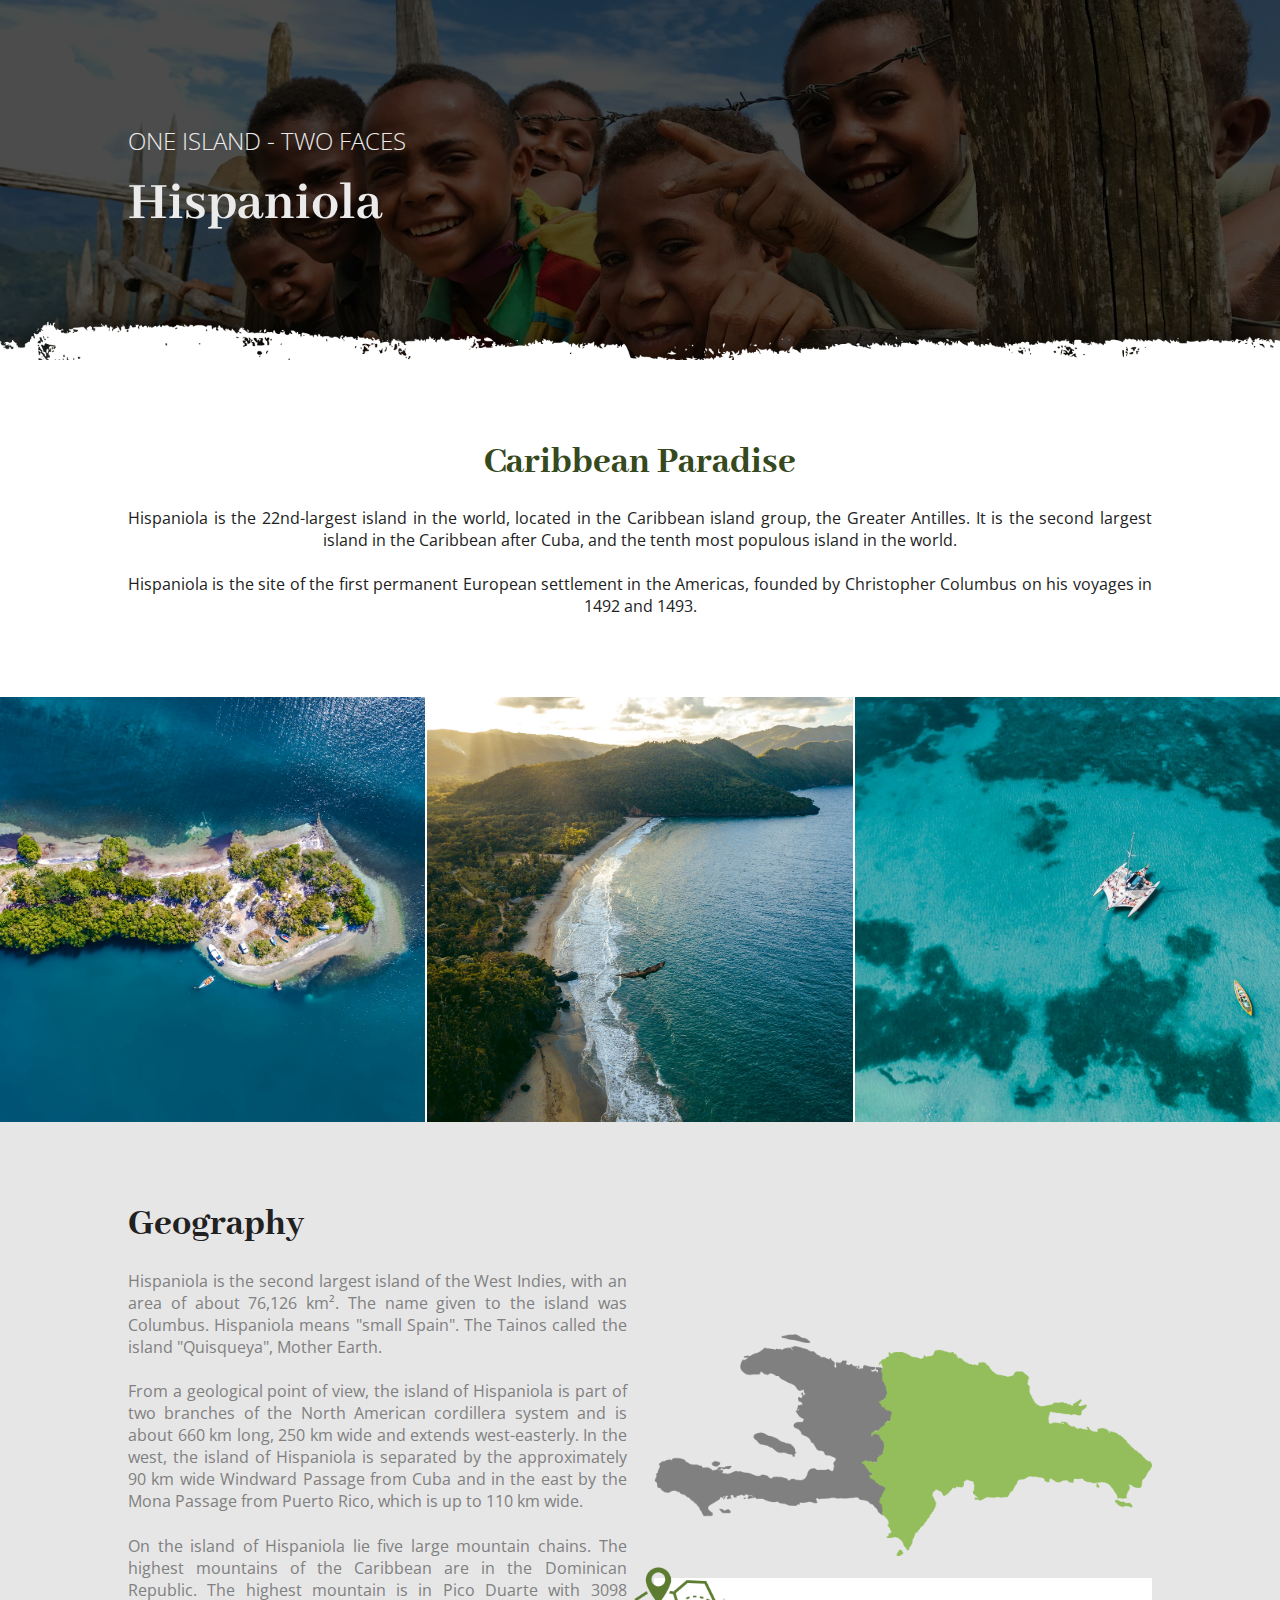
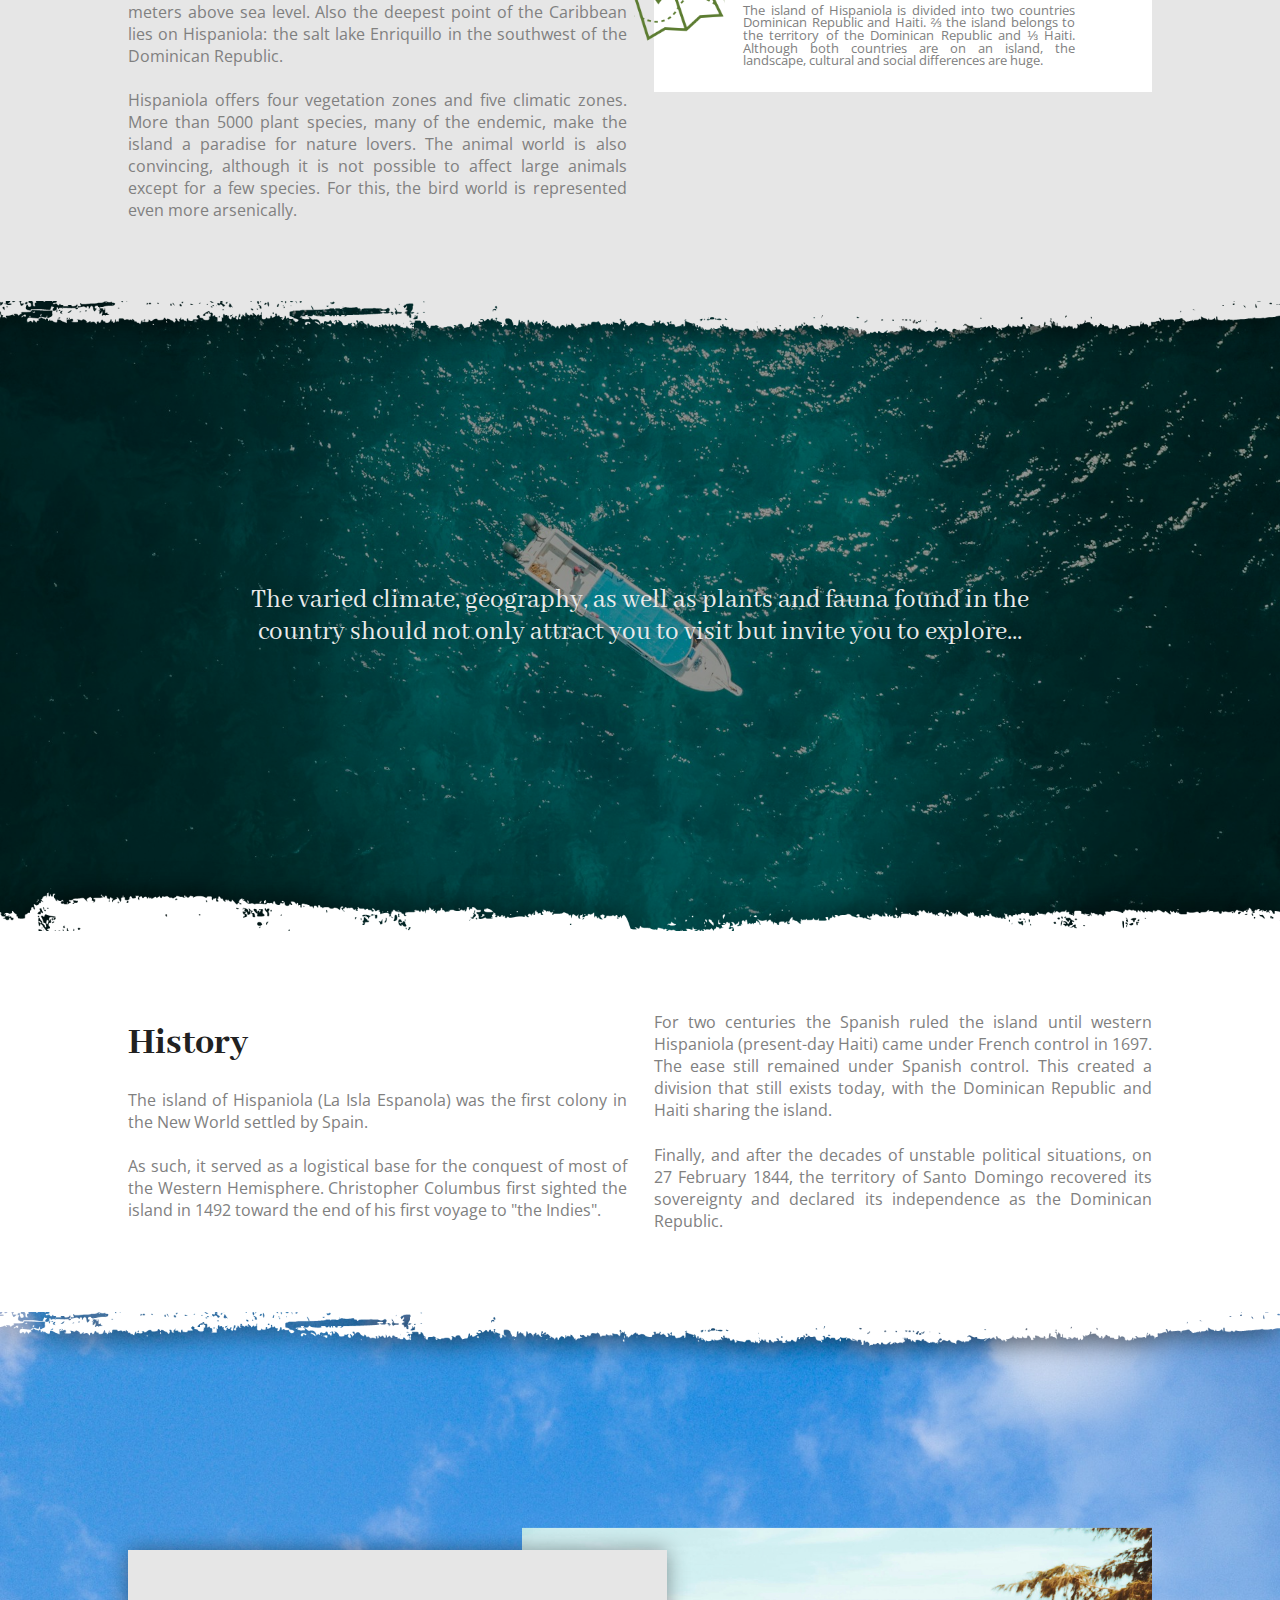
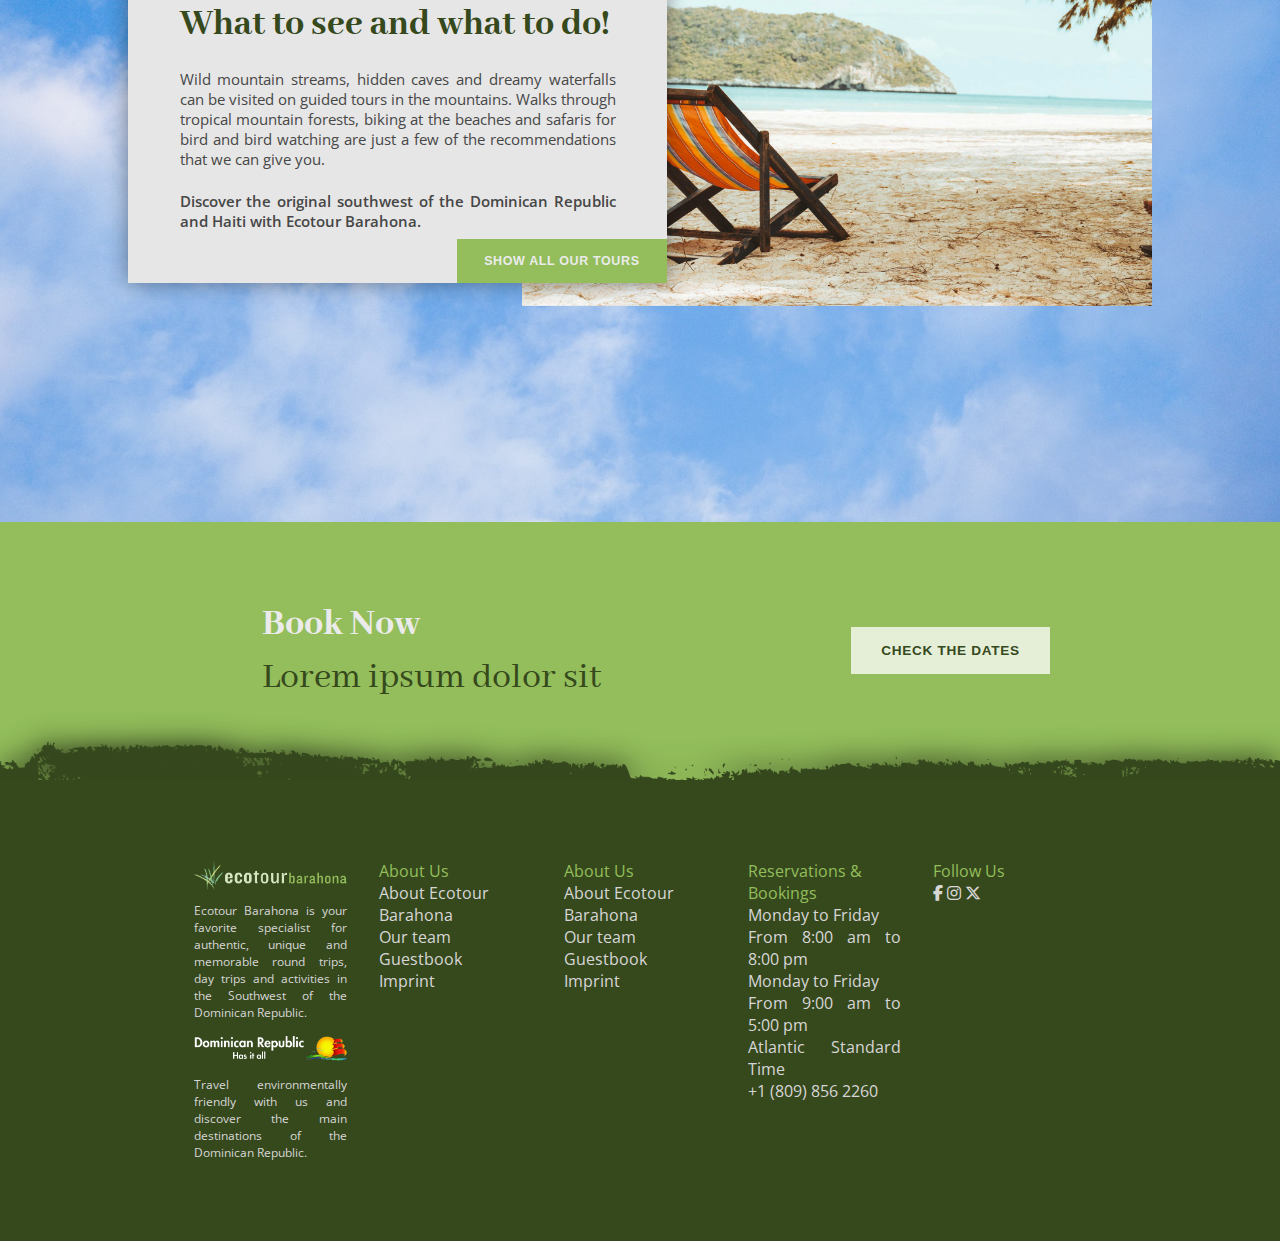
==== destinations/index.html @ 9166838f "Add entire project" ====
<!DOCTYPE html>
<html lang="en">

<head>
   <meta http-equiv="Content-Type" content="text/html;charset=UTF-8">
   <meta name="viewport" content="width=device-width, initial-scale=1.0">
   <meta http-equiv="X-UA-Compatible" content="IE=7">

   <title>Destinations</title>

   <link rel="stylesheet" href="https://cdnjs.cloudflare.com/ajax/libs/font-awesome/6.5.1/css/all.min.css">
   <link rel="stylesheet" href="/main.css">
   <link rel="stylesheet" href="destinations.css">
   <link rel="icon" href="/assets/favicon/favicon.ico" type="image/x-icon">
   <link rel="apple-touch-icon" href="/assets/favicon/apple-touch-icon.png">
   <script src="/main.js" defer=""></script>
</head>

<body>
   <main>
      <section class="parallax" id="destinations-home">

         <div class="grunge-border btm"></div>

         <div class="page-title">
            <h2>ONE ISLAND - TWO FACES</h2>
            <h1>Hispaniola</h1>
         </div>

      </section>

      <section id="destinations-about">

         <div class="about-container">
            <div class="section-title">
               <h2>Caribbean Paradise</h2>
            </div>
            <br>
            <p>
               Hispaniola is the 22nd-largest island in the world, located in the Caribbean island group, the Greater
               Antilles. It is the second largest island in the Caribbean after Cuba, and the tenth most populous island
               in the world.
            </p>
            <br>
            <p>
               Hispaniola is the site of the first permanent European settlement in the Americas, founded by Christopher
               Columbus on his voyages in 1492 and 1493.
            </p>
         </div>

      </section>

      <section id="destination-images">

         <div class="destinations-container">
            <div><img src="/images/destinations/destination-1.jpg" alt=""></div>
            <div><img src="/images/destinations/destination-2.jpg" alt=""></div>
            <div><img src="/images/destinations/destination-3.jpg" alt=""></div>
         </div>

      </section>

      <section id="geography">

         <div class="geography-container">
            <div class="col">
               <div class="section-title">
                  <h2>Geography</h2>
               </div>
               <p>
                  Hispaniola is the second largest island of the West Indies, with an area of about 76,126 km². The name
                  given to the island was Columbus. Hispaniola means "small Spain". The Tainos called the island
                  "Quisqueya", Mother Earth.
               </p>
               <p>
                  From a geological point of view, the island of Hispaniola is part of two branches of the North
                  American cordillera system and is about 660 km long, 250 km wide and extends west-easterly. In the
                  west, the island of Hispaniola is separated by the approximately 90 km wide Windward Passage from Cuba
                  and in the east by the Mona Passage from Puerto Rico, which is up to 110 km wide.
               </p>
               <p>
                  On the island of Hispaniola lie five large mountain chains. The highest mountains of the Caribbean are
                  in the Dominican Republic. The highest mountain is in Pico Duarte with 3098 meters above sea level.
                  Also the deepest point of the Caribbean lies on Hispaniola: the salt lake Enriquillo in the southwest
                  of the Dominican Republic.
               </p>
               <p>
                  Hispaniola offers four vegetation zones and five climatic zones. More than 5000 plant species, many of
                  the endemic, make the island a paradise for nature lovers. The animal world is also convincing,
                  although it is not possible to affect large animals except for a few species. For this, the bird world
                  is represented even more arsenically.
               </p>
            </div>
            <div class="col">
               <img src="/images/destinations/map.png" alt="">
               <div class="geography-fact">
                  The island of Hispaniola is divided into two countries Dominican Republic and Haiti. ⅔ the island
                  belongs to the territory of the Dominican Republic and ⅓ Haiti. Although both countries are on an
                  island, the landscape, cultural and social differences are huge.
               </div>
            </div>
         </div>

      </section>

      <section id="quote">

         <div class="grunge-border btm top"></div>

         <div class="quote-container">
            The varied climate, geography, as well as plants and fauna found in the country should not only attract you
            to visit but invite you to explore...
         </div>

      </section>

      <section id="history">

         <div class="history-container">
            <div class="col">
               <div class="section-title">
                  <h2>History</h2>
               </div>
               <p>
                  The island of Hispaniola (La Isla Espanola) was the first colony in the New World settled by Spain.
               </p>
               <p>
                  As such, it served as a logistical base for the conquest of most of the Western Hemisphere.
                  Christopher Columbus first sighted the island in 1492 toward the end of his first voyage to "the
                  Indies".
               </p>
            </div>
            <div class="col">
               <p>
                  For two centuries the Spanish ruled the island until western Hispaniola (present-day Haiti) came under
                  French control in 1697. The ease still remained under Spanish control. This created a division that
                  still exists today, with the Dominican Republic and Haiti sharing the island.
               </p>
               <p>Finally, and after the decades of unstable political situations, on 27 February 1844, the territory of
                  Santo Domingo recovered its sovereignty and declared its independence as the Dominican Republic.</p>
            </div>
         </div>

      </section>

      <section id="guide">

         <div class="grunge-border top"></div>

         <div class="guide-container">
            <div class="guide-content">
               <div class="section-title">
                  <h2>What to see and what to do!</h2>
               </div>
               <p>
                  Wild mountain streams, hidden caves and dreamy waterfalls can be visited on guided tours in the
                  mountains. Walks through tropical mountain forests, biking at the beaches and safaris for bird and
                  bird watching are just a few of the recommendations that we can give you.
               </p>
               <p>
                  Discover the original southwest of the Dominican Republic and Haiti with Ecotour Barahona.
               </p>
               <button class="btn">
                  <span>Show all our tours</span>
                  <div class="btn-ripple"></div>
               </button>
            </div>

            <div class="guide-image">
               <img src="/images/destinations/guide-image.jpg" alt="">
            </div>
         </div>

      </section>

      <section id="book">

         <div class="grunge-border btm"></div>

         <div class="book-container">
            <div class="title">
               <img src="/images/destinations/calendar.png" alt="">
               <div class="section-title">
                  <h2>Book Now</h2>
                  <h2>Lorem ipsum dolor sit</h2>
               </div>
            </div>
            <button class="btn invert">
               <span>Check the dates</span>
               <div class="btn-ripple"></div>
            </button>
         </div>
      </section>
   </main>
   <footer>

      <div class="footer-wrapper">
         <div class="col general">
            <img src="/images/logo/full-light.png" alt="">
            <p>Ecotour Barahona is your favorite specialist for authentic, unique and memorable round trips, day trips
               and activities in the Southwest of the Dominican Republic.</p>
            <img src="/images/logo/dr-has-it-all.png" alt="">
            Travel environmentally friendly with us and discover the main destinations of the Dominican Republic.
         </div>
         <div class="col about-us">
            <div class="title">About Us</div>
            <p class="link">About Ecotour</p>
            <p class="link">Barahona</p>
            <p class="link">Our team</p>
            <p class="link">Guestbook</p>
            <p class="link">Imprint</p>
         </div>
         <div class="col custormer-service">
            <div class="title">About Us</div>
            <p class="link">About Ecotour</p>
            <p class="link">Barahona</p>
            <p class="link">Our team</p>
            <p class="link">Guestbook</p>
            <p class="link">Imprint</p>
         </div>
         <div class="col reservations">
            <div class="title">Reservations & Bookings</div>
            <div class="link">
               <p>Monday to Friday</p>
               <span>From 8:00 am to 8:00 pm</span>
            </div>
            <div class="link">
               <p>Monday to Friday</p>
               <span>From 9:00 am to 5:00 pm</span>
            </div>
            <div class="link">
               <p>Atlantic Standard Time</p>
               <span><i></i> +1 (809) 856 2260</span>
            </div>
         </div>
         <div class="col socials">
            <div class="title">Follow Us</div>
            <div class="socials-container">
               <i class="fa-brands fa-facebook-f"></i>
               <i class="fa-brands fa-instagram"></i>
               <i class="fa-brands fa-x-twitter"></i>
            </div>
         </div>
      </div>

   </footer>
</body>

</html>
---- main.css ----
/* --------------------------------------------------
FONTS
-------------------------------------------------- */
@font-face {
   font-family: "AbhayaLibre";
   src: url("assets/fonts/abhaya-libre/AbhayaLibre-Regular.ttf") format("truetype");
   font-weight: 500;
   font-style: normal;
}
@font-face {
   font-family: "AbhayaLibre";
   src: url("assets/fonts/abhaya-libre/AbhayaLibre-Medium.ttf") format("truetype");
   font-weight: 600;
   font-style: normal;
}
@font-face {
   font-family: "AbhayaLibre";
   src: url("assets/fonts/abhaya-libre/AbhayaLibre-Bold.ttf") format("truetype");
   font-weight: 700;
   font-style: normal;
}
@font-face {
   font-family: "AbhayaLibre";
   src: url("assets/fonts/abhaya-libre/AbhayaLibre-ExtraBold.ttf") format("truetype");
   font-weight: 900;
   font-style: normal;
}
@font-face {
   font-family: "OpenSans";
   src: url("assets/fonts/OpenSans-VariableFont_wght.ttf") format("truetype");
}

/* --------------------------------------------------
ANIMATIONS
-------------------------------------------------- */
@keyframes thumbnailSlide {
   to {
      translate: 0 -100%;
   }
}

/* --------------------------------------------------
ROOT
-------------------------------------------------- */
:root {
   /* BASE COLORS */
   --clr-base-lt: hsl(0, 0%, 100%);
   --clr-base: rgb(230, 230, 230);
   --clr-base-dk: hsl(0, 0%, 18%);
   --clr-base-dkr: hsl(40, 4%, 10%);

   --clr-nav: hsla(0, 0%, 10%, 0.85);
   --clr-nav-alpha: hsl(0, 0%, 10%, 0.5);

   /* ACCENT COLORS */
   --clr-green-ltr: hsl(86, 43%, 89%);
   --clr-green-lt: hsl(86, 43%, 71%);
   --clr-green: hsl(86, 43%, 55%);
   --clr-green-dk: hsl(86, 43%, 34%);
   --clr-green-dkr: hsl(86, 43%, 20%);
   --clr-green-dkst: hsl(86, 35%, 7%);

   --clr-brown-ltr: hsl(28, 25%, 78%);
   --clr-brown-lt: hsl(28, 25%, 57%);
   --clr-brown: hsl(28, 25%, 48%);
   --clr-brown-dk: hsl(28, 25%, 26%);
   --clr-brown-dkr: hsl(28, 25%, 12%);

   /* SECTION BORDER FILTERS */

   /* FONT WEIGHTS */
   --f-thin: 200;
   --f-light: 400;
   --f-normal: 600;
   --f-medium: 800;
   --f-bold: 1000;

   /* FONT COLOR */
   --clr-f-100: hsl(0, 0%, 92%);
   --clr-f-300: hsl(0, 0%, 72%);
   --clr-f-500: hsl(0, 0%, 50%);
   --clr-f-700: hsl(0, 0%, 28%);
   --clr-f-900: hsl(0, 0%, 13%);
}

/* --------------------------------------------------
BASE STYLING
-------------------------------------------------- */
*,
*::before,
*::after {
   box-sizing: border-box;
   padding: 0;
   margin: 0;
   -webkit-tap-highlight-color: transparent;
}
*:focus-visible {
   outline: solid 2px var(--clr-green-dk);
   border-radius: 0.1em;
}
html {
   scroll-behavior: smooth;
}
body {
   position: relative;
   font-family: "OpenSans", sans-serif;
   color: var(--clr-f-900);
   background-color: var(--clr-base)-lt;
}
::-webkit-scrollbar {
   width: 18px;
   height: 18px;
   background-color: var(--clr-green-dkst);
}
::-webkit-scrollbar-thumb {
   border-radius: 7px;
   background-color: var(--clr-green-dk);
   border: 4px solid var(--clr-green-dkst);
   margin: 10em;
   
}
::-webkit-scrollbar-thumb:hover {
   background-color: color-mix(in srgb, var(--clr-green-dkr), var(--clr-green) 25%);
   cursor: grab;
}
::-webkit-scrollbar-thumb:active {
   background-color: color-mix(in srgb, var(--clr-green-dkr), var(--clr-green) 30%);
   cursor: grabbing;
}
section,
footer,
header {
   --bg-position: center;
   --bg-size: cover;
   --bg-repeat: no-repeat;
   position: relative;
   overflow: hidden;
   display: flex;
   flex-direction: column;
   align-items: center;
   gap: 3rem;
   padding: 5rem 8rem;
}
section::before {
   content: "";
   position: absolute;
   /* translate: 0 50%; */
   inset: 0;
   background-image: var(--bg-url);
   background-repeat: var(--bg-repeat);
   background-size: var(--bg-size);
   background-position: var(--bg-position);
   filter: var(--bg-filter);
   z-index: -2;
}
.section-title {
   font-family: "AbhayaLibre";
   display: flex;
   flex-direction: column;
   gap: 1ch;
   font-size: 1rem;
}
.section-title h2 {
   font-size: 2.4em;
   font-weight: 900;
   color: var(--clr-f-900);
}

.grunge-border {
   --shadow: drop-shadow(0 0px 15px hsla(0, 0%, 0%, 0.8));

   /* FILTER COLORS --> */
   --gb-base-lt: invert(100%) sepia(100%) saturate(0%) hue-rotate(288deg) brightness(102%) contrast(102%) var(--shadow);
   --gb-base: invert(100%) sepia(4%) saturate(1021%) hue-rotate(227deg) brightness(117%) contrast(80%) var(--shadow);

   --gb-green: invert(66%) sepia(34%) saturate(564%) hue-rotate(44deg) brightness(100%) contrast(86%) var(--shadow);
   --gb-green-dkr: invert(21%) sepia(70%) saturate(387%) hue-rotate(44deg) brightness(94%) contrast(90%) var(--shadow);
   /* FILTER COLORS <-- */

   --filter-top: var(--gb-base-lt);
   --filter-btm: var(--gb-base-lt);

   position: absolute;
   inset: 0;
   pointer-events: none;
   z-index: 1;
}
.grunge-border.top::after {
   content: "";
   position: absolute;
   inset: 0;
   background-image: url("images/grunge/top.png");
   filter: var(--filter-top);
   background-position: top;
   background-size: cover;
}
.grunge-border.btm::before {
   content: "";
   position: absolute;
   inset: 0;
   background-image: url("images/grunge/btm.png");
   filter: var(--filter-btm);
   background-position: bottom;
   background-size: cover;
}

@keyframes btn-ripple {
   60% {
      width: 215%;
      opacity: 1;
   }
   100% {
      opacity: 0;
      width: 235%;
   }
}

.btn {
   position: relative;
   padding: 1.2em 2.2em;
   font-size: 0.85em;
   width: fit-content;
   border: none;
   background-color: var(--clr-green);
   color: var(--clr-f-100);
   font-weight: var(--f-normal);
   text-transform: uppercase;
   letter-spacing: 0.05em;

   transition: 0.2s ease;
   overflow: clip;
   cursor: pointer;
   z-index: 1;

   span {
      pointer-events: none;
      user-select: none;
   }
}
.btn.invert {
   background-color: var(--clr-green-ltr);
   color: var(--clr-green-dkr);
}
.btn-ripple {
   position: absolute;
   inset: 0;
   pointer-events: none;
}
.btn-ripple .ripple {
   position: absolute;
   translate: -50% -50%;
   left: 0;
   top: 0;
   opacity: 0;
   background-image: radial-gradient(hsla(0, 0%, 100%, 0.35) 37%, hsla(0, 0%, 100%, 0.5));
   width: 0%;
   aspect-ratio: 1 / 1;
   border-radius: 50%;
   z-index: -1;
   animation: btn-ripple 0.5s ease-out;
}
.btn.invert .btn-ripple .ripple {
   background-image: radial-gradient(hsla(0, 0%, 0%, 0.12) 37%, hsla(0, 0%, 0%, 0.2));
}

.btn:hover {
   background-color: color-mix(in srgb, var(--clr-green), white 20%);
}
.btn.invert:hover {
   background-color: color-mix(in srgb, var(--clr-green-ltr), white 40%);
}

@keyframes parallaxY {
   from {
      transform: translateY(calc(var(--parallax-offset) * -100px));
   }
   to {
      transform: translateY(calc(var(--parallax-offset) * 100px));
   }
}
.parallax::before {
   --parallax-offset: 5;
   height: 100%;

   animation: parallaxY linear;
   animation-timeline: view();
   animation-range: entry cover;
}

/* --------------------------------------------------
BOOK SECTION
-------------------------------------------------- */
section#book {
   background-color: var(--clr-green);

   .grunge-border {
      --filter-top: var(--gb-green-dkr);
      --filter-btm: var(--gb-green-dkr);
   }
}

.book-container {
   --gap: 2em;
   font-size: 1rem;
   display: flex;
   width: 80%;
   justify-content: space-between;
   align-items: center;
   gap: var(--gap);
}
.book-container .title {
   display: flex;
   gap: var(--gap);

   img {
      height: 60px;
   }

   h2:nth-of-type(1) {
      color: var(--clr-f-100);
   }
   h2:nth-of-type(2) {
      color: var(--clr-green-dkr);
      font-weight: 500;
   }
}

/* --------------------------------------------------
FOOTER
-------------------------------------------------- */
footer {
   background-color: var(--clr-green-dkr);
}
.footer-wrapper {
   font-size: 1rem;
   display: grid;
   grid-template-columns: repeat(auto-fit, minmax(150px, 1fr));
   text-align: justify;
   gap: 2em;
   color: color-mix(in srgb, var(--clr-f-100), var(--clr-f-300) 40%);

   .col {
      width: fit-content;
      flex-basis: 100%;
   }

   img {
      width: 100%;
   }
}

.footer-wrapper .col.general {
   display: flex;
   flex-direction: column;
   font-size: 0.75em;
   gap: 1em;
}
.footer-wrapper .title {
   color: var(--clr-green);
   text-align: left;
}
---- destinations/destinations.css ----
/* --------------------------------------------------
DESTINATIONS HOME
-------------------------------------------------- */
section#destinations-home {
   --bg-url: url("/images/destinations/home.jpg");
   --bg-repeat: no-repeat;
   --bg-size: cover;
   --bg-filter: brightness(0.3);
   min-height: 40svh;
   justify-content: center;
   align-items: flex-start;

   .page-title {
      font-size: 1rem;
      color: var(--clr-f-100);

      h2 {
         font-weight: 100;
         margin-bottom: 1ch;
      }

      h1 {
         font-size: 3.5em;
         font-family: 'AbhayaLibre';
      }
   }
}

.about-container {
   text-align: justify;
   text-align-last: center;

   .section-title {
      h2 {
         color: var(--clr-green-dkr);
      }
   }
}

section#destination-images {
   padding: 0;
}
section#geography {
   background-color: var(--clr-base);
}

.destinations-container {
   width: 100%;
   display: flex;
   flex-direction: row;
   gap: 0.15em;

   div {
      flex-basis: 100%;
      aspect-ratio: 1 / 1;

      img {
         display: block;
         width: 100%;
         height: 100%;
         object-fit: cover;
      }
   }
}

.geography-container {
   display: flex;
   gap: 3ch;

   .col {
      display: flex;
      flex-direction: column;
      justify-content: center;
      text-align: justify;
      width: 100%;
      gap: 2.5ch;
      color: var(--clr-f-500);
      font-weight: var(--f-light);

      img {
         width: 100%;
      }
   }
}
.geography-container .col:last-child {
   .geography-fact {
      position: relative;
      font-size: 0.8rem;
      line-height: 1.8ch;
      background-color: white;
      padding-block: 2em;
      padding-inline: 7em 6em;
   }
   .geography-fact::before {
      content: "";
      position: absolute;
      top: 2em;
      left: 2em;
      translate: -50% -50%;
      height: 7em;
      aspect-ratio: 1 / 1;
      background-image: url("/images/destinations/map-icon.png");
      background-size: contain;
      background-position: center;
      z-index: 1;
   }
}

section#quote {
   --bg-url: url("/images/destinations/quote.jpg");
   --bg-repeat: repeat;
   --bg-size: cover;
   --bg-filter: brightness(.6);
   min-height: 70svh;
   justify-content: center;

   .grunge-border {
      --filter-top: var(--gb-base);
      --filter-btm: var(--gb-base-lt);
   }

   .quote-container {
      max-width: 800px;
      font-family: 'AbhayaLibre';
      font-size: 1.7rem;
      color: var(--clr-f-100);
      text-align: center;
   }
}

.history-container {
   display: flex;
   gap: 3ch;

   .col {
      display: flex;
      flex-direction: column;
      justify-content: center;
      text-align: justify;
      width: 100%;
      gap: 2.5ch;
      color: var(--clr-f-500);
      font-weight: var(--f-light);
   }
}

section#guide {
   --bg-url: url("/images/destinations/guide.jpg");
   --bg-repeat: repeat;
   --bg-size: cover;
   min-height: 90svh;
   justify-content: center;

   .grunge-border {
      --filter-top: var(--gb-base-lt);
   }
}

.guide-container {
   font-size: 0.92rem;
   display: flex;
}

.guide-content {
   position: relative;
   background-color: var(--clr-base);
   padding: 3.5em;
   flex-basis: 100%;
   z-index: 1;
   display: flex;
   flex-direction: column;
   gap: 1.5em;
   box-shadow: 0 0 20px hsla(0, 0%, 0%, 0.4);

   .section-title h2 {
      color: var(--clr-green-dkr);
   }

   p:nth-of-type(1) {
      font-weight: var(--f-light);
      color: var(--clr-f-700);
      text-align: justify;
   }
   p:nth-of-type(2) {
      font-weight: var(--f-normal);
      color: var(--clr-f-700);
      text-align: justify;
   }

   button {
      position: absolute;
      bottom: 0;
      right: 0;
   }
}

.guide-image {
   position: relative;
   width: 100%;
   flex-basis: 100%;
}
.guide-image img {
   font-size: 1rem;
   position: absolute;
   right: 0;
   top: 50%;
   translate: 0 -50%;
   width: 130%;
   aspect-ratio: 15 / 9;
   max-height: 450px;
   overflow: hidden;
}
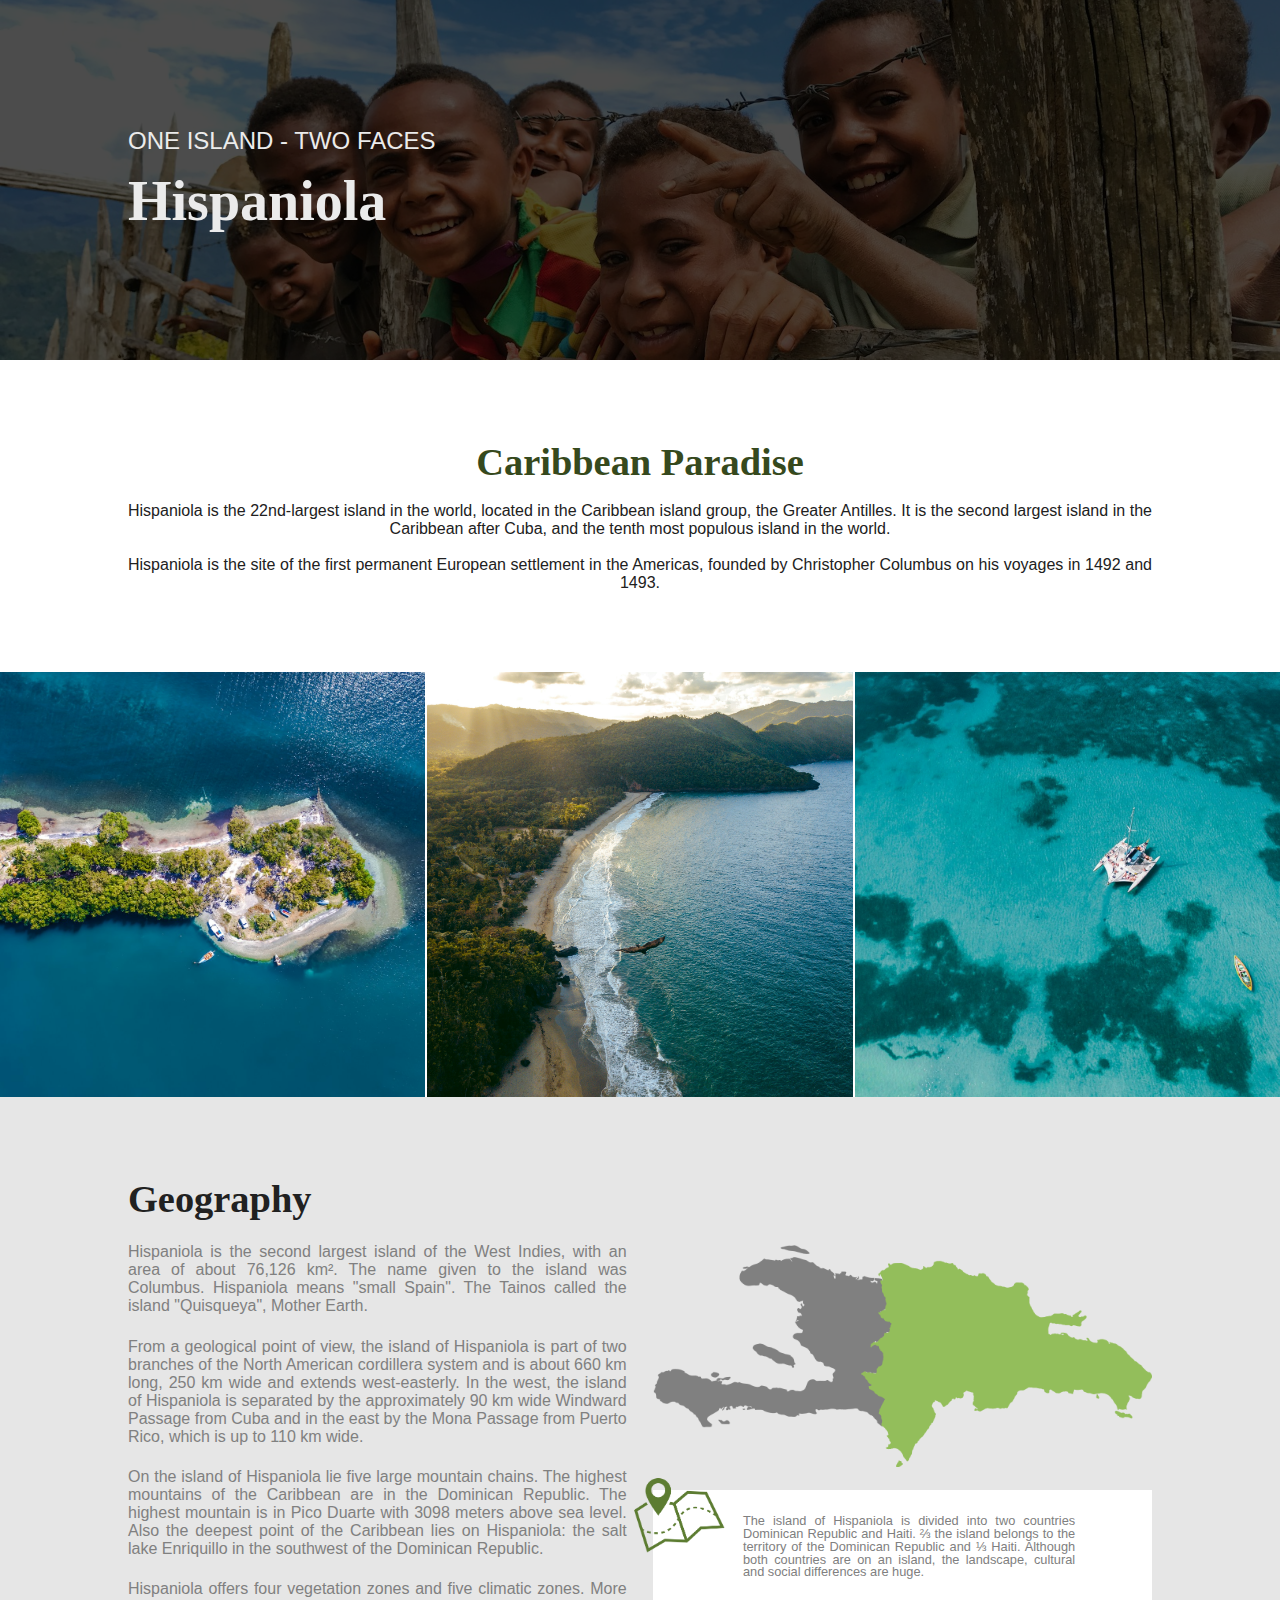
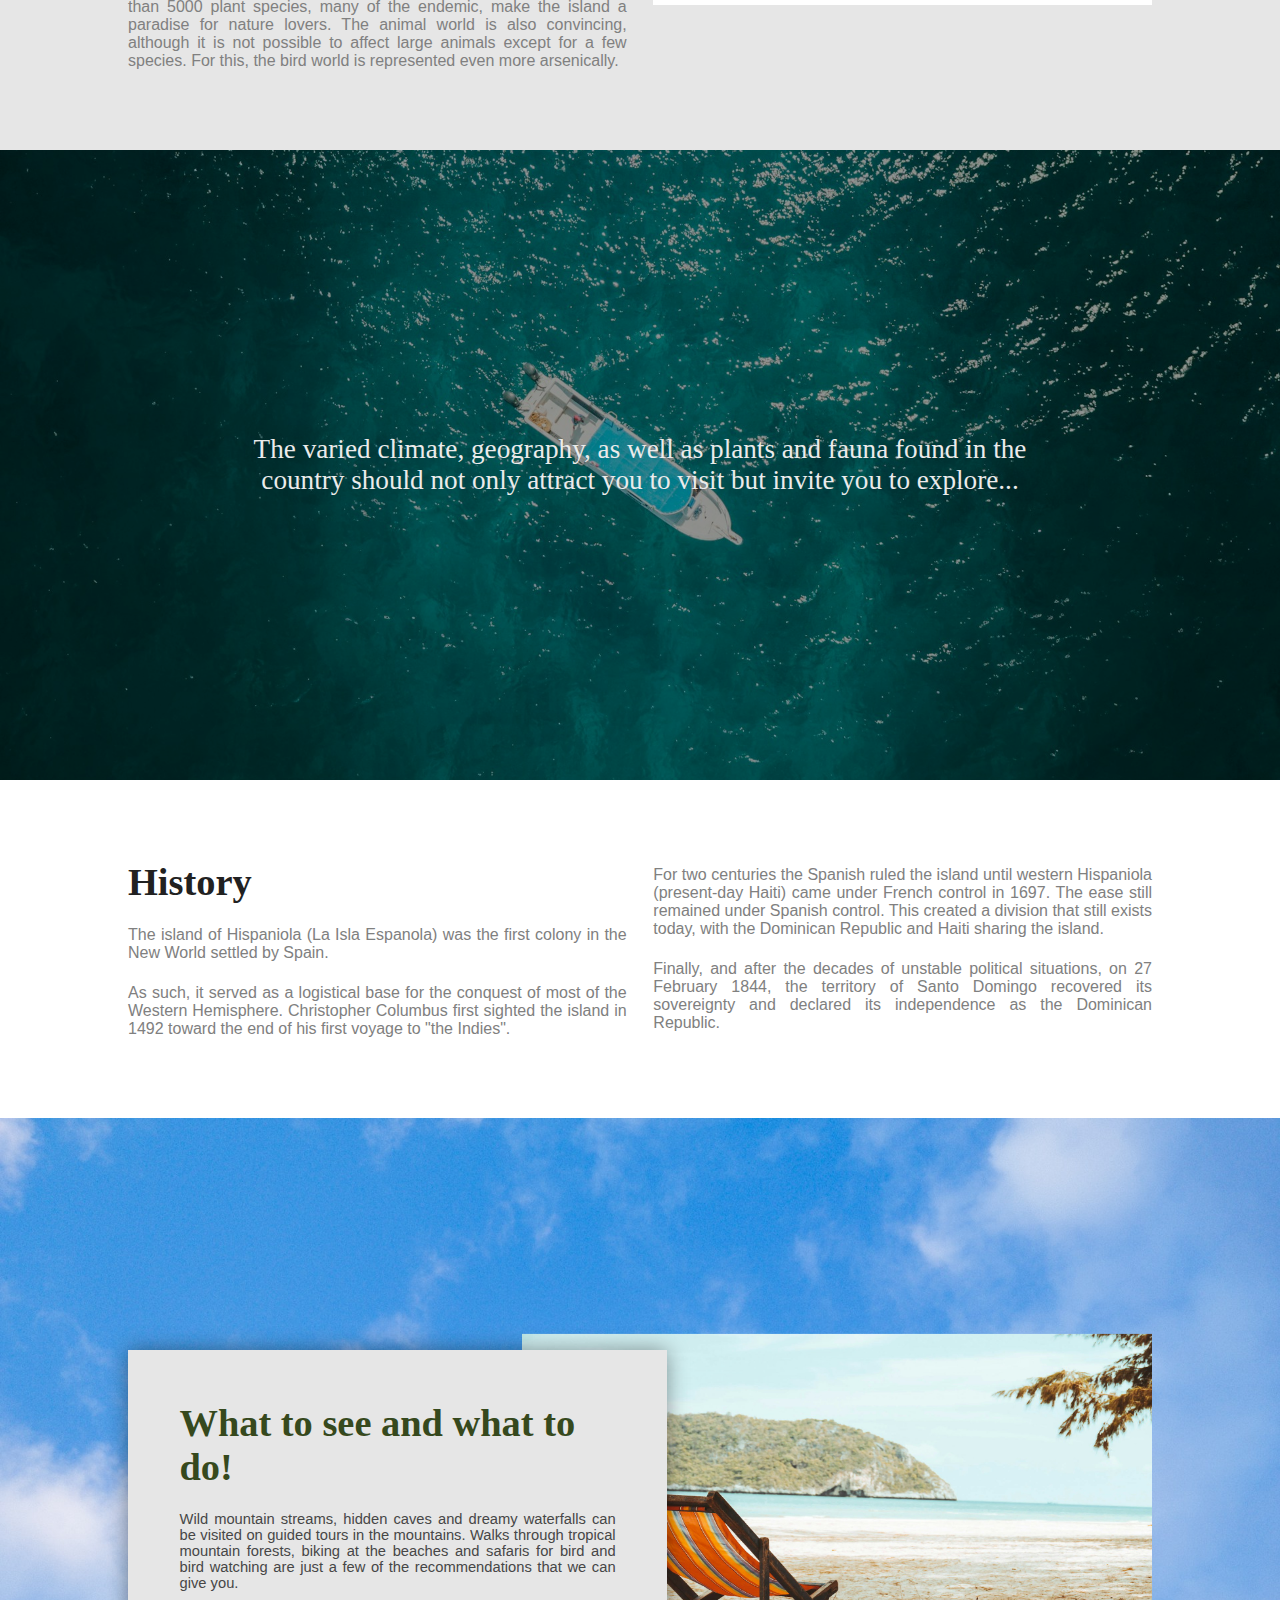
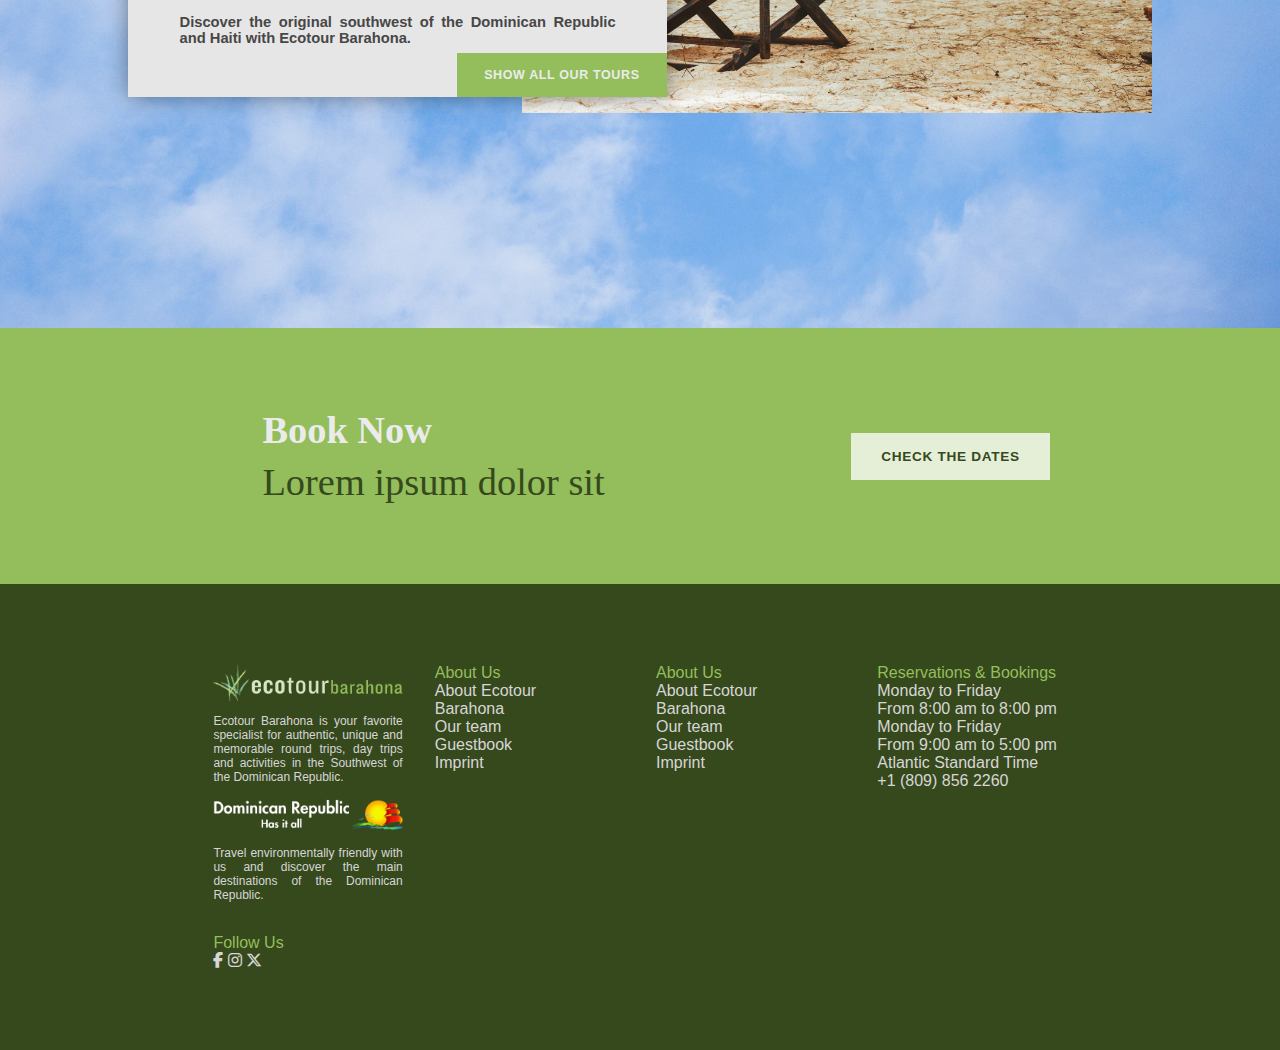
==== commit 0c734c8a: "Update all page html and css links" ====
--- a/destinations/index.html
+++ b/destinations/index.html
@@ -9,11 +9,11 @@
    <title>Destinations</title>
 
    <link rel="stylesheet" href="https://cdnjs.cloudflare.com/ajax/libs/font-awesome/6.5.1/css/all.min.css">
-   <link rel="stylesheet" href="/main.css">
-   <link rel="stylesheet" href="destinations.css">
-   <link rel="icon" href="/assets/favicon/favicon.ico" type="image/x-icon">
-   <link rel="apple-touch-icon" href="/assets/favicon/apple-touch-icon.png">
-   <script src="/main.js" defer=""></script>
+   <link rel="stylesheet" href="../src/styles/main.css">
+   <link rel="stylesheet" href="../src/styles/destinations.css">
+   <link rel="icon" href="../public/assets/favicon/favicon.ico" type="image/x-icon">
+   <link rel="apple-touch-icon" href="../public/assets/favicon/apple-touch-icon.png">
+   <script src="../src/scripts/main.js" defer=""></script>
 </head>
 
 <body>
@@ -53,9 +53,9 @@
       <section id="destination-images">
 
          <div class="destinations-container">
-            <div><img src="/images/destinations/destination-1.jpg" alt=""></div>
-            <div><img src="/images/destinations/destination-2.jpg" alt=""></div>
-            <div><img src="/images/destinations/destination-3.jpg" alt=""></div>
+            <div><img src="../public/images/destinations/destination-1.jpg" alt=""></div>
+            <div><img src="../public/images/destinations/destination-2.jpg" alt=""></div>
+            <div><img src="../public/images/destinations/destination-3.jpg" alt=""></div>
          </div>
 
       </section>
@@ -92,7 +92,7 @@
                </p>
             </div>
             <div class="col">
-               <img src="/images/destinations/map.png" alt="">
+               <img src="../public/images/destinations/map.png" alt="">
                <div class="geography-fact">
                   The island of Hispaniola is divided into two countries Dominican Republic and Haiti. ⅔ the island
                   belongs to the territory of the Dominican Republic and ⅓ Haiti. Although both countries are on an
@@ -167,7 +167,7 @@
             </div>
 
             <div class="guide-image">
-               <img src="/images/destinations/guide-image.jpg" alt="">
+               <img src="../public/images/destinations/guide-image.jpg" alt="">
             </div>
          </div>
 
@@ -179,7 +179,7 @@
 
          <div class="book-container">
             <div class="title">
-               <img src="/images/destinations/calendar.png" alt="">
+               <img src="../public/images/destinations/calendar.png" alt="">
                <div class="section-title">
                   <h2>Book Now</h2>
                   <h2>Lorem ipsum dolor sit</h2>
@@ -196,10 +196,10 @@
 
       <div class="footer-wrapper">
          <div class="col general">
-            <img src="/images/logo/full-light.png" alt="">
+            <img src="../public/images/logo/full-light.png" alt="">
             <p>Ecotour Barahona is your favorite specialist for authentic, unique and memorable round trips, day trips
                and activities in the Southwest of the Dominican Republic.</p>
-            <img src="/images/logo/dr-has-it-all.png" alt="">
+            <img src="../public/images/logo/dr-has-it-all.png" alt="">
             Travel environmentally friendly with us and discover the main destinations of the Dominican Republic.
          </div>
          <div class="col about-us">
--- a/src/styles/main.css
+++ b/src/styles/main.css
@@ -0,0 +1,363 @@
+/* --------------------------------------------------
+FONTS
+-------------------------------------------------- */
+@font-face {
+   font-family: "AbhayaLibre";
+   src: url("public/assets/fonts/abhaya-libre/AbhayaLibre-Regular.ttf") format("truetype");
+   font-weight: 500;
+   font-style: normal;
+}
+@font-face {
+   font-family: "AbhayaLibre";
+   src: url("public/assets/fonts/abhaya-libre/AbhayaLibre-Medium.ttf") format("truetype");
+   font-weight: 600;
+   font-style: normal;
+}
+@font-face {
+   font-family: "AbhayaLibre";
+   src: url("public/assets/fonts/abhaya-libre/AbhayaLibre-Bold.ttf") format("truetype");
+   font-weight: 700;
+   font-style: normal;
+}
+@font-face {
+   font-family: "AbhayaLibre";
+   src: url("public/assets/fonts/abhaya-libre/AbhayaLibre-ExtraBold.ttf") format("truetype");
+   font-weight: 900;
+   font-style: normal;
+}
+@font-face {
+   font-family: "OpenSans";
+   src: url("public/assets/fonts/OpenSans-VariableFont_wght.ttf") format("truetype");
+}
+
+/* --------------------------------------------------
+ANIMATIONS
+-------------------------------------------------- */
+@keyframes thumbnailSlide {
+   to {
+      translate: 0 -100%;
+   }
+}
+
+/* --------------------------------------------------
+ROOT
+-------------------------------------------------- */
+:root {
+   /* BASE COLORS */
+   --clr-base-lt: hsl(0, 0%, 100%);
+   --clr-base: rgb(230, 230, 230);
+   --clr-base-dk: hsl(0, 0%, 18%);
+   --clr-base-dkr: hsl(40, 4%, 10%);
+
+   --clr-nav: hsla(0, 0%, 10%, 0.85);
+   --clr-nav-alpha: hsl(0, 0%, 10%, 0.5);
+
+   /* ACCENT COLORS */
+   --clr-green-ltr: hsl(86, 43%, 89%);
+   --clr-green-lt: hsl(86, 43%, 71%);
+   --clr-green: hsl(86, 43%, 55%);
+   --clr-green-dk: hsl(86, 43%, 34%);
+   --clr-green-dkr: hsl(86, 43%, 20%);
+   --clr-green-dkst: hsl(86, 35%, 7%);
+
+   --clr-brown-ltr: hsl(28, 25%, 78%);
+   --clr-brown-lt: hsl(28, 25%, 57%);
+   --clr-brown: hsl(28, 25%, 48%);
+   --clr-brown-dk: hsl(28, 25%, 26%);
+   --clr-brown-dkr: hsl(28, 25%, 12%);
+
+   /* SECTION BORDER FILTERS */
+
+   /* FONT WEIGHTS */
+   --f-thin: 200;
+   --f-light: 400;
+   --f-normal: 600;
+   --f-medium: 800;
+   --f-bold: 1000;
+
+   /* FONT COLOR */
+   --clr-f-100: hsl(0, 0%, 92%);
+   --clr-f-300: hsl(0, 0%, 72%);
+   --clr-f-500: hsl(0, 0%, 50%);
+   --clr-f-700: hsl(0, 0%, 28%);
+   --clr-f-900: hsl(0, 0%, 13%);
+}
+
+/* --------------------------------------------------
+BASE STYLING
+-------------------------------------------------- */
+*,
+*::before,
+*::after {
+   box-sizing: border-box;
+   padding: 0;
+   margin: 0;
+   -webkit-tap-highlight-color: transparent;
+}
+*:focus-visible {
+   outline: solid 2px var(--clr-green-dk);
+   border-radius: 0.1em;
+}
+html {
+   scroll-behavior: smooth;
+}
+body {
+   position: relative;
+   font-family: "OpenSans", sans-serif;
+   color: var(--clr-f-900);
+   background-color: var(--clr-base)-lt;
+}
+::-webkit-scrollbar {
+   width: 18px;
+   height: 18px;
+   background-color: var(--clr-green-dkst);
+}
+::-webkit-scrollbar-thumb {
+   border-radius: 7px;
+   background-color: var(--clr-green-dk);
+   border: 4px solid var(--clr-green-dkst);
+   margin: 10em;
+   
+}
+::-webkit-scrollbar-thumb:hover {
+   background-color: color-mix(in srgb, var(--clr-green-dkr), var(--clr-green) 25%);
+   cursor: grab;
+}
+::-webkit-scrollbar-thumb:active {
+   background-color: color-mix(in srgb, var(--clr-green-dkr), var(--clr-green) 30%);
+   cursor: grabbing;
+}
+section,
+footer,
+header {
+   --bg-position: center;
+   --bg-size: cover;
+   --bg-repeat: no-repeat;
+   position: relative;
+   overflow: hidden;
+   display: flex;
+   flex-direction: column;
+   align-items: center;
+   gap: 3rem;
+   padding: 5rem 8rem;
+}
+section::before {
+   content: "";
+   position: absolute;
+   /* translate: 0 50%; */
+   inset: 0;
+   background-image: var(--bg-url);
+   background-repeat: var(--bg-repeat);
+   background-size: var(--bg-size);
+   background-position: var(--bg-position);
+   filter: var(--bg-filter);
+   z-index: -2;
+}
+.section-title {
+   font-family: "AbhayaLibre";
+   display: flex;
+   flex-direction: column;
+   gap: 1ch;
+   font-size: 1rem;
+}
+.section-title h2 {
+   font-size: 2.4em;
+   font-weight: 900;
+   color: var(--clr-f-900);
+}
+
+.grunge-border {
+   --shadow: drop-shadow(0 0px 15px hsla(0, 0%, 0%, 0.8));
+
+   /* FILTER COLORS --> */
+   --gb-base-lt: invert(100%) sepia(100%) saturate(0%) hue-rotate(288deg) brightness(102%) contrast(102%) var(--shadow);
+   --gb-base: invert(100%) sepia(4%) saturate(1021%) hue-rotate(227deg) brightness(117%) contrast(80%) var(--shadow);
+
+   --gb-green: invert(66%) sepia(34%) saturate(564%) hue-rotate(44deg) brightness(100%) contrast(86%) var(--shadow);
+   --gb-green-dkr: invert(21%) sepia(70%) saturate(387%) hue-rotate(44deg) brightness(94%) contrast(90%) var(--shadow);
+   /* FILTER COLORS <-- */
+
+   --filter-top: var(--gb-base-lt);
+   --filter-btm: var(--gb-base-lt);
+
+   position: absolute;
+   inset: 0;
+   pointer-events: none;
+   z-index: 1;
+}
+.grunge-border.top::after {
+   content: "";
+   position: absolute;
+   inset: 0;
+   background-image: url("public/images/grunge/top.png");
+   filter: var(--filter-top);
+   background-position: top;
+   background-size: cover;
+}
+.grunge-border.btm::before {
+   content: "";
+   position: absolute;
+   inset: 0;
+   background-image: url("public/images/grunge/btm.png");
+   filter: var(--filter-btm);
+   background-position: bottom;
+   background-size: cover;
+}
+
+@keyframes btn-ripple {
+   60% {
+      width: 215%;
+      opacity: 1;
+   }
+   100% {
+      opacity: 0;
+      width: 235%;
+   }
+}
+
+.btn {
+   position: relative;
+   padding: 1.2em 2.2em;
+   font-size: 0.85em;
+   width: fit-content;
+   border: none;
+   background-color: var(--clr-green);
+   color: var(--clr-f-100);
+   font-weight: var(--f-normal);
+   text-transform: uppercase;
+   letter-spacing: 0.05em;
+
+   transition: 0.2s ease;
+   overflow: clip;
+   cursor: pointer;
+   z-index: 1;
+
+   span {
+      pointer-events: none;
+      user-select: none;
+   }
+}
+.btn.invert {
+   background-color: var(--clr-green-ltr);
+   color: var(--clr-green-dkr);
+}
+.btn-ripple {
+   position: absolute;
+   inset: 0;
+   pointer-events: none;
+}
+.btn-ripple .ripple {
+   position: absolute;
+   translate: -50% -50%;
+   left: 0;
+   top: 0;
+   opacity: 0;
+   background-image: radial-gradient(hsla(0, 0%, 100%, 0.35) 37%, hsla(0, 0%, 100%, 0.5));
+   width: 0%;
+   aspect-ratio: 1 / 1;
+   border-radius: 50%;
+   z-index: -1;
+   animation: btn-ripple 0.5s ease-out;
+}
+.btn.invert .btn-ripple .ripple {
+   background-image: radial-gradient(hsla(0, 0%, 0%, 0.12) 37%, hsla(0, 0%, 0%, 0.2));
+}
+
+.btn:hover {
+   background-color: color-mix(in srgb, var(--clr-green), white 20%);
+}
+.btn.invert:hover {
+   background-color: color-mix(in srgb, var(--clr-green-ltr), white 40%);
+}
+
+@keyframes parallaxY {
+   from {
+      transform: translateY(calc(var(--parallax-offset) * -100px));
+   }
+   to {
+      transform: translateY(calc(var(--parallax-offset) * 100px));
+   }
+}
+.parallax::before {
+   --parallax-offset: 5;
+   height: 100%;
+
+   animation: parallaxY linear;
+   animation-timeline: view();
+   animation-range: entry cover;
+}
+
+/* --------------------------------------------------
+BOOK SECTION
+-------------------------------------------------- */
+section#book {
+   background-color: var(--clr-green);
+
+   .grunge-border {
+      --filter-top: var(--gb-green-dkr);
+      --filter-btm: var(--gb-green-dkr);
+   }
+}
+
+.book-container {
+   --gap: 2em;
+   font-size: 1rem;
+   display: flex;
+   width: 80%;
+   justify-content: space-between;
+   align-items: center;
+   gap: var(--gap);
+}
+.book-container .title {
+   display: flex;
+   gap: var(--gap);
+
+   img {
+      height: 60px;
+   }
+
+   h2:nth-of-type(1) {
+      color: var(--clr-f-100);
+   }
+   h2:nth-of-type(2) {
+      color: var(--clr-green-dkr);
+      font-weight: 500;
+   }
+}
+
+/* --------------------------------------------------
+FOOTER
+-------------------------------------------------- */
+footer {
+   background-color: var(--clr-green-dkr);
+}
+.footer-wrapper {
+   font-size: 1rem;
+   display: grid;
+   grid-template-columns: repeat(auto-fit, minmax(150px, 1fr));
+   text-align: justify;
+   gap: 2em;
+   color: color-mix(in srgb, var(--clr-f-100), var(--clr-f-300) 40%);
+
+   .col {
+      width: fit-content;
+      flex-basis: 100%;
+   }
+
+   img {
+      width: 100%;
+   }
+}
+
+.footer-wrapper .col.general {
+   display: flex;
+   flex-direction: column;
+   font-size: 0.75em;
+   gap: 1em;
+}
+.footer-wrapper .title {
+   color: var(--clr-green);
+   text-align: left;
+}
+
+
--- a/src/styles/destinations.css
+++ b/src/styles/destinations.css
@@ -0,0 +1,212 @@
+/* --------------------------------------------------
+DESTINATIONS HOME
+-------------------------------------------------- */
+section#destinations-home {
+   --bg-url: url("../../public/images/destinations/home.jpg");
+   --bg-repeat: no-repeat;
+   --bg-size: cover;
+   --bg-filter: brightness(0.3);
+   min-height: 40svh;
+   justify-content: center;
+   align-items: flex-start;
+
+   .page-title {
+      font-size: 1rem;
+      color: var(--clr-f-100);
+
+      h2 {
+         font-weight: 100;
+         margin-bottom: 1ch;
+      }
+
+      h1 {
+         font-size: 3.5em;
+         font-family: 'AbhayaLibre';
+      }
+   }
+}
+
+.about-container {
+   text-align: justify;
+   text-align-last: center;
+
+   .section-title {
+      h2 {
+         color: var(--clr-green-dkr);
+      }
+   }
+}
+
+section#destination-images {
+   padding: 0;
+}
+section#geography {
+   background-color: var(--clr-base);
+}
+
+.destinations-container {
+   width: 100%;
+   display: flex;
+   flex-direction: row;
+   gap: 0.15em;
+
+   div {
+      flex-basis: 100%;
+      aspect-ratio: 1 / 1;
+
+      img {
+         display: block;
+         width: 100%;
+         height: 100%;
+         object-fit: cover;
+      }
+   }
+}
+
+.geography-container {
+   display: flex;
+   gap: 3ch;
+
+   .col {
+      display: flex;
+      flex-direction: column;
+      justify-content: center;
+      text-align: justify;
+      width: 100%;
+      gap: 2.5ch;
+      color: var(--clr-f-500);
+      font-weight: var(--f-light);
+
+      img {
+         width: 100%;
+      }
+   }
+}
+.geography-container .col:last-child {
+   .geography-fact {
+      position: relative;
+      font-size: 0.8rem;
+      line-height: 1.8ch;
+      background-color: white;
+      padding-block: 2em;
+      padding-inline: 7em 6em;
+   }
+   .geography-fact::before {
+      content: "";
+      position: absolute;
+      top: 2em;
+      left: 2em;
+      translate: -50% -50%;
+      height: 7em;
+      aspect-ratio: 1 / 1;
+      background-image: url("../../public/images/destinations/map-icon.png");
+      background-size: contain;
+      background-position: center;
+      z-index: 1;
+   }
+}
+
+section#quote {
+   --bg-url: url("../../public/images/destinations/quote.jpg");
+   --bg-repeat: repeat;
+   --bg-size: cover;
+   --bg-filter: brightness(.6);
+   min-height: 70svh;
+   justify-content: center;
+
+   .grunge-border {
+      --filter-top: var(--gb-base);
+      --filter-btm: var(--gb-base-lt);
+   }
+
+   .quote-container {
+      max-width: 800px;
+      font-family: 'AbhayaLibre';
+      font-size: 1.7rem;
+      color: var(--clr-f-100);
+      text-align: center;
+   }
+}
+
+.history-container {
+   display: flex;
+   gap: 3ch;
+
+   .col {
+      display: flex;
+      flex-direction: column;
+      justify-content: center;
+      text-align: justify;
+      width: 100%;
+      gap: 2.5ch;
+      color: var(--clr-f-500);
+      font-weight: var(--f-light);
+   }
+}
+
+section#guide {
+   --bg-url: url("../../public/images/destinations/guide.jpg");
+   --bg-repeat: repeat;
+   --bg-size: cover;
+   min-height: 90svh;
+   justify-content: center;
+
+   .grunge-border {
+      --filter-top: var(--gb-base-lt);
+   }
+}
+
+.guide-container {
+   font-size: 0.92rem;
+   display: flex;
+}
+
+.guide-content {
+   position: relative;
+   background-color: var(--clr-base);
+   padding: 3.5em;
+   flex-basis: 100%;
+   z-index: 1;
+   display: flex;
+   flex-direction: column;
+   gap: 1.5em;
+   box-shadow: 0 0 20px hsla(0, 0%, 0%, 0.4);
+
+   .section-title h2 {
+      color: var(--clr-green-dkr);
+   }
+
+   p:nth-of-type(1) {
+      font-weight: var(--f-light);
+      color: var(--clr-f-700);
+      text-align: justify;
+   }
+   p:nth-of-type(2) {
+      font-weight: var(--f-normal);
+      color: var(--clr-f-700);
+      text-align: justify;
+   }
+
+   button {
+      position: absolute;
+      bottom: 0;
+      right: 0;
+   }
+}
+
+.guide-image {
+   position: relative;
+   width: 100%;
+   flex-basis: 100%;
+}
+.guide-image img {
+   font-size: 1rem;
+   position: absolute;
+   right: 0;
+   top: 50%;
+   translate: 0 -50%;
+   width: 130%;
+   aspect-ratio: 15 / 9;
+   max-height: 450px;
+   overflow: hidden;
+}
